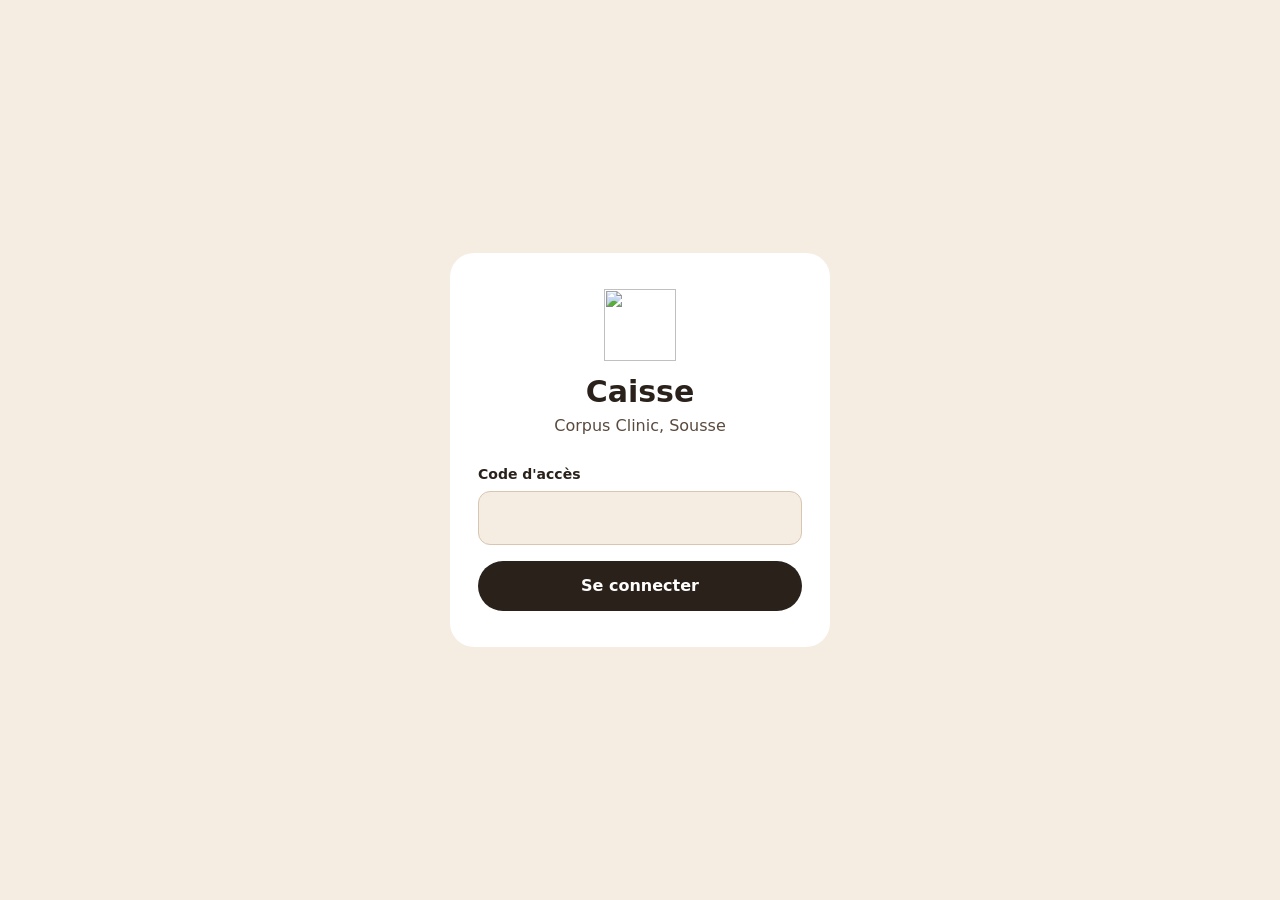
==== index.html @ 22533a64 "Add files via upload" ====
<!DOCTYPE html>
<html lang="fr">
<head>
<meta charset="utf-8">
<meta name="viewport" content="width=device-width, initial-scale=1">
<meta name="robots" content="noindex, nofollow">
<meta http-equiv="Content-Security-Policy" content="default-src 'self'; script-src 'self'; style-src 'self' https://fonts.googleapis.com; font-src https://fonts.gstatic.com; img-src 'self' data:; connect-src https://script.google.com https://script.googleusercontent.com; base-uri 'self'; form-action 'self'; object-src 'none'; upgrade-insecure-requests">
<meta name="referrer" content="no-referrer">
<title>Caisse | Corpus Clinic</title>
<link rel="icon" href="favicon.ico" sizes="32x32">
<link rel="apple-touch-icon" href="apple-touch-icon.png">
<meta name="theme-color" content="#2A211B">
<link rel="manifest" href="manifest.webmanifest">
<meta name="apple-mobile-web-app-capable" content="yes">
<meta name="mobile-web-app-capable" content="yes">
<meta name="apple-mobile-web-app-title" content="Caisse">
<meta name="apple-mobile-web-app-status-bar-style" content="black">
<link rel="preconnect" href="https://fonts.googleapis.com">
<link rel="preconnect" href="https://fonts.gstatic.com" crossorigin>
<link href="https://fonts.googleapis.com/css2?family=Montserrat:wght@400;500;600;700&display=swap" rel="stylesheet">
<link rel="stylesheet" href="style.css">
</head>
<body>

<!-- Connexion -->
<main class="ecran connexion" id="ecran-connexion">
  <form class="carte-connexion" id="form-connexion" novalidate>
    <img class="logo-connexion" src="images/logo-fonce.png" alt="" width="72" height="72">
    <h1>Caisse</h1>
    <p class="doux">Corpus Clinic, Sousse</p>
    <label for="code">Code d'accès</label>
    <input id="code" name="code" type="password" autocomplete="current-password" autocapitalize="none" spellcheck="false" required>
    <button type="submit" class="bouton plein" id="bouton-connexion">Se connecter</button>
    <p class="message" id="message-connexion" role="alert" hidden></p>
    <div class="installer" id="bloc-installer" hidden>
      <button type="button" class="bouton contour" id="installer">Installer l'application</button>
    </div>
    <p class="doux petit installer" id="astuce-ios" hidden>Pour l'installer sur iPhone : touchez le bouton Partager de Safari, puis « Sur l'écran d'accueil ».</p>
  </form>
</main>

<!-- Face ID (direction) -->
<main class="ecran connexion" id="ecran-faceid" hidden>
  <div class="carte-connexion">
    <img class="logo-connexion" src="images/logo-fonce.png" alt="" width="72" height="72">
    <h1 id="faceid-titre">Face ID</h1>
    <p class="doux" id="faceid-texte"></p>
    <button type="button" class="bouton plein" id="bouton-faceid">Déverrouiller avec Face ID</button>
    <p class="message" id="message-faceid" role="alert" hidden></p>
    <button type="button" class="lien" id="faceid-retour">Retour</button>
  </div>
</main>

<!-- Application -->
<div class="ecran app" id="ecran-app" hidden>
  <header class="barre">
    <div class="barre-marque">
      <img src="images/logo-clair.png" alt="" width="36" height="36">
      <span><b>CORPUS</b>CLINIC</span>
      <span class="role" id="role"></span>
    </div>
    <nav class="onglets" id="onglets" aria-label="Sections" hidden>
      <button type="button" class="onglet" data-vue="tableau" aria-pressed="true">Tableau de bord</button>
      <button type="button" class="onglet" data-vue="saisie" aria-pressed="false">Saisir un paiement</button>
    </nav>
    <button type="button" class="lien-barre" id="deconnexion">Se déconnecter</button>
  </header>

  <!-- Saisie (secrétaire, et direction si besoin) -->
  <main class="contenu" id="vue-saisie" hidden>
    <form class="carte" id="form-paiement" novalidate>
      <h2>Nouveau paiement</h2>
      <label class="etiquette" for="montant">Montant</label>
      <div class="champ-montant">
        <input id="montant" name="montant" type="text" inputmode="decimal" autocomplete="off" placeholder="0" required>
        <span>DT</span>
      </div>
      <fieldset>
        <legend class="etiquette">Soin</legend>
        <div class="choix" id="choix-soin"></div>
      </fieldset>
      <fieldset>
        <legend class="etiquette">Mode de paiement</legend>
        <div class="choix" id="choix-mode"></div>
      </fieldset>
      <button type="submit" class="bouton plein grand" id="bouton-enregistrer">Enregistrer le paiement</button>
      <p class="message" id="message-paiement" role="status" hidden></p>
    </form>

    <section class="carte">
      <div class="titre-ligne">
        <h2>Paiements d'aujourd'hui</h2>
        <button type="button" class="lien" id="actualiser-jour">Actualiser</button>
      </div>
      <ul class="liste" id="liste-jour"></ul>
    </section>
  </main>

  <!-- Tableau de bord (direction) -->
  <main class="contenu large" id="vue-tableau" hidden>
    <div class="filtres">
      <div class="segments" role="group" aria-label="Période">
        <button type="button" class="segment" data-periode="jour" aria-pressed="true">Jour</button>
        <button type="button" class="segment" data-periode="mois" aria-pressed="false">Mois</button>
        <button type="button" class="segment" data-periode="annee" aria-pressed="false">Année</button>
      </div>
      <div class="navigation">
        <button type="button" class="fleche" id="precedent" aria-label="Période précédente">‹</button>
        <span class="libelle-periode" id="libelle-periode"></span>
        <button type="button" class="fleche" id="suivant" aria-label="Période suivante">›</button>
        <button type="button" class="lien" id="aujourdhui">Aujourd'hui</button>
      </div>
      <button type="button" class="bouton contour" id="exporter">Télécharger (CSV)</button>
    </div>

    <p class="message" id="message-tableau" role="status" hidden></p>

    <section class="chiffres">
      <div class="chiffre principal">
        <span class="chiffre-libelle">Total encaissé</span>
        <span class="chiffre-valeur" id="total">–</span>
      </div>
      <div class="chiffre">
        <span class="chiffre-libelle">Paiements</span>
        <span class="chiffre-valeur" id="nombre">–</span>
      </div>
      <div class="chiffre">
        <span class="chiffre-libelle">Panier moyen</span>
        <span class="chiffre-valeur" id="moyen">–</span>
      </div>
      <div class="chiffre">
        <span class="chiffre-libelle">Annulés</span>
        <span class="chiffre-valeur" id="annules">–</span>
      </div>
    </section>

    <section class="carte">
      <h2 id="titre-serie">Encaissements</h2>
      <div class="graphique" id="graphique" role="img" aria-label=""></div>
    </section>

    <div class="deux-colonnes">
      <section class="carte">
        <h2>Par mode de paiement</h2>
        <ul class="barres" id="par-mode"></ul>
      </section>
      <section class="carte">
        <h2>Par soin</h2>
        <ul class="barres" id="par-soin"></ul>
      </section>
    </div>

    <section class="carte" id="bloc-mois" hidden>
      <h2>Mois par mois</h2>
      <p class="doux petit aide">Touchez un mois pour voir son détail jour par jour.</p>
      <div class="tableau-defile">
        <table class="tableau">
          <thead><tr><th scope="col">Mois</th><th scope="col" class="nombre">Paiements</th><th scope="col" class="nombre">Total</th><th scope="col" class="nombre">Panier moyen</th><th scope="col" class="nombre">Par rapport au mois d'avant</th><th scope="col" class="nombre">Part de l'année</th><th scope="col" class="nombre">Annulés</th></tr></thead>
          <tbody id="mois-corps"></tbody>
          <tfoot id="mois-pied"></tfoot>
        </table>
      </div>
    </section>

    <section class="carte" id="bloc-croise" hidden>
      <div class="titre-ligne">
        <h2 id="titre-croise">Chaque soin, mois par mois</h2>
        <div class="segments" role="group" aria-label="Analyser par">
          <button type="button" class="segment croise" data-croise="soin" aria-pressed="true">Soins</button>
          <button type="button" class="segment croise" data-croise="mode" aria-pressed="false">Modes de paiement</button>
        </div>
      </div>
      <p class="doux petit aide">Plus la case est foncée, plus le montant est élevé.</p>
      <div class="tableau-defile">
        <table class="tableau croise-table">
          <thead id="croise-tete"></thead>
          <tbody id="croise-corps"></tbody>
        </table>
      </div>
    </section>

    <section class="carte" id="bloc-detail">
      <h2>Détail des paiements</h2>
      <div class="tableau-defile">
        <table class="tableau">
          <thead><tr><th scope="col">Date</th><th scope="col">Soin</th><th scope="col">Mode</th><th scope="col">Saisi par</th><th scope="col" class="nombre">Montant</th><th scope="col"><span class="invisible">Action</span></th></tr></thead>
          <tbody id="detail"></tbody>
        </table>
      </div>
    </section>

    <section class="carte securite" id="bloc-securite" hidden>
      <h2>Face ID</h2>
      <p class="doux" id="texte-securite"></p>
      <button type="button" class="bouton contour" id="ajouter-appareil">Ajouter cet appareil</button>
      <p class="message" id="message-securite" role="status" hidden></p>
    </section>
  </main>
</div>

<div class="infobulle" id="infobulle" role="tooltip" hidden></div>

<!-- Fenêtre d'annulation -->
<div class="voile" id="voile-annulation" hidden>
  <form class="carte fenetre" id="form-annulation" role="dialog" aria-modal="true" aria-labelledby="titre-annulation" novalidate>
    <h2 id="titre-annulation">Annuler ce paiement ?</h2>
    <p id="resume-annulation"></p>
    <label class="etiquette" for="motif">Motif (facultatif)</label>
    <input id="motif" type="text" maxlength="120" placeholder="Ex. erreur de montant">
    <p class="doux petit">Le paiement reste visible, marqué « annulé », et n'est plus compté dans les totaux.</p>
    <div class="actions">
      <button type="button" class="bouton contour" id="garder">Garder</button>
      <button type="submit" class="bouton danger" id="confirmer-annulation">Annuler le paiement</button>
    </div>
  </form>
</div>

<script src="app.js"></script>
</body>
</html>
---- style.css ----
:root {
  --beige: #F5ECE2;
  --sable: #EADBCB;
  --trait: #D9C6B0;
  --encre: #2A211B;
  --doux: #5A4A3E;
  --caramel: #8A5522;
  --clair: #ffdec3;
  --blanc: #FFFFFF;
  --vert: #2F7A4D;
  --rouge: #A3341F;
}
* { box-sizing: border-box; }
html, body { margin: 0; }
body { background: var(--beige); color: var(--encre); font-family: Montserrat, "Segoe UI", system-ui, sans-serif; font-size: 16px; line-height: 1.5; -webkit-font-smoothing: antialiased; }
h1, h2, p { margin: 0; }
button, input { font: inherit; color: inherit; }
button { cursor: pointer; }
:focus-visible { outline: 3px solid var(--caramel); outline-offset: 2px; }
[hidden] { display: none !important; }
.doux { color: var(--doux); }
.petit { font-size: 14px; }
.invisible { position: absolute; width: 1px; height: 1px; overflow: hidden; clip: rect(0 0 0 0); }

/* Boutons */
.bouton { border: 1.5px solid transparent; border-radius: 999px; padding: 12px 22px; font-weight: 600; min-height: 46px; }
.bouton.plein { background: var(--encre); color: var(--blanc); }
.bouton.plein:hover { background: var(--caramel); }
.bouton.contour { background: var(--blanc); border-color: var(--trait); }
.bouton.contour:hover { border-color: var(--encre); }
.bouton.danger { background: var(--rouge); color: var(--blanc); }
.bouton.grand { width: 100%; padding: 16px; font-size: 17px; }
.bouton[disabled] { opacity: .55; cursor: default; }
.lien { background: none; border: 0; padding: 8px 4px; font-weight: 600; text-decoration: underline; text-underline-offset: 4px; min-height: 44px; }

/* Messages */
.message { margin-top: 14px; padding: 12px 14px; border-radius: 12px; font-weight: 500; }
.message.erreur { background: #FBE9E4; color: #8A2E17; }
.message.succes { background: #E6F3EA; color: #1E5C38; }

/* Connexion */
.connexion { min-height: 100vh; display: grid; place-items: center; padding: 24px 16px; }
.carte-connexion { width: 100%; max-width: 380px; background: var(--blanc); border-radius: 24px; padding: 36px 28px; display: flex; flex-direction: column; align-items: stretch; text-align: center; }
.logo-connexion { align-self: center; margin-bottom: 8px; }
.carte-connexion h1 { font-size: 30px; font-weight: 600; }
.carte-connexion .doux { margin-bottom: 26px; }
.carte-connexion label { text-align: left; font-weight: 600; font-size: 14px; margin-bottom: 6px; }
.carte-connexion input { border: 1.5px solid var(--trait); border-radius: 12px; padding: 13px 14px; font-size: 17px; margin-bottom: 16px; background: var(--beige); }
.carte-connexion input:focus { outline: none; border-color: var(--caramel); background: var(--blanc); }

/* Barre du haut */
.barre { background: var(--encre); color: var(--clair); display: flex; flex-wrap: wrap; align-items: center; gap: 10px 20px; padding: 12px clamp(16px, 3vw, 32px); position: sticky; top: 0; z-index: 10; }
.barre-marque { display: flex; align-items: center; gap: 10px; margin-right: auto; }
.barre-marque span b { font-weight: 700; }
.barre-marque > span:not(.role) { font-size: 18px; letter-spacing: .02em; color: var(--blanc); }
.role { background: var(--clair); color: var(--encre); font-size: 13px; font-weight: 600; padding: 4px 10px; border-radius: 999px; }
.onglets { display: flex; gap: 4px; background: rgba(255, 222, 195, .12); padding: 4px; border-radius: 999px; }
.onglet { background: none; border: 0; color: var(--clair); padding: 8px 16px; border-radius: 999px; font-weight: 600; font-size: 14px; min-height: 40px; }
.onglet[aria-pressed="true"] { background: var(--clair); color: var(--encre); }
.lien-barre { background: none; border: 0; color: var(--clair); font-weight: 600; text-decoration: underline; text-underline-offset: 4px; padding: 8px 4px; min-height: 44px; }

/* Contenu */
.contenu { max-width: 640px; margin: 0 auto; padding: 20px 16px 48px; display: flex; flex-direction: column; gap: 16px; }
.contenu.large { max-width: 1180px; }
.carte { background: var(--blanc); border-radius: 20px; padding: clamp(18px, 3vw, 28px); }
.carte h2 { font-size: 19px; font-weight: 600; margin-bottom: 14px; }
.titre-ligne { display: flex; justify-content: space-between; align-items: center; gap: 12px; margin-bottom: 6px; }
.titre-ligne h2 { margin-bottom: 0; }
.etiquette { display: block; font-weight: 600; font-size: 14px; color: var(--doux); margin: 18px 0 8px; padding: 0; }
fieldset { border: 0; margin: 0; padding: 0; min-width: 0; }

/* Saisie */
.champ-montant { display: flex; align-items: center; border: 1.5px solid var(--trait); border-radius: 14px; background: var(--beige); padding: 0 18px; }
.champ-montant:focus-within { border-color: var(--caramel); background: var(--blanc); }
.champ-montant input { flex: 1; min-width: 0; border: 0; background: none; font-size: 38px; font-weight: 600; padding: 12px 0; font-variant-numeric: tabular-nums; }
.champ-montant input:focus { outline: none; }
.champ-montant span { font-size: 22px; font-weight: 600; color: var(--doux); }
.choix { display: flex; flex-wrap: wrap; gap: 8px; }
.choix label { position: relative; }
.choix input { position: absolute; opacity: 0; width: 1px; height: 1px; }
.choix span { display: inline-flex; align-items: center; min-height: 44px; padding: 8px 16px; border: 1.5px solid var(--trait); border-radius: 999px; font-weight: 500; cursor: pointer; background: var(--blanc); }
.choix input:checked + span { background: var(--encre); border-color: var(--encre); color: var(--blanc); }
.choix input:focus-visible + span { outline: 3px solid var(--caramel); outline-offset: 2px; }
#form-paiement .bouton.grand { margin-top: 24px; }

/* Liste du jour */
.liste { list-style: none; margin: 0; padding: 0; }
.liste li { display: grid; grid-template-columns: auto 1fr auto; align-items: center; gap: 4px 14px; padding: 12px 0; border-top: 1px solid var(--sable); }
.liste .heure { color: var(--doux); font-variant-numeric: tabular-nums; font-size: 14px; }
.liste .quoi { min-width: 0; }
.liste .quoi strong { display: block; font-variant-numeric: tabular-nums; }
.liste .quoi span { color: var(--doux); font-size: 14px; }
.liste li.annule .quoi strong { text-decoration: line-through; color: var(--doux); }
.etiquette-annule { font-size: 13px; font-weight: 600; color: var(--rouge); }
.vide { color: var(--doux); padding: 12px 0; }
.bouton-annuler { background: none; border: 1.5px solid var(--trait); border-radius: 999px; padding: 6px 14px; font-weight: 600; font-size: 14px; min-height: 40px; }
.bouton-annuler:hover { border-color: var(--rouge); color: var(--rouge); }

/* Tableau de bord */
.filtres { display: flex; flex-wrap: wrap; align-items: center; gap: 12px 20px; }
.segments { display: inline-flex; background: var(--sable); padding: 4px; border-radius: 999px; }
.segment { background: none; border: 0; padding: 8px 18px; border-radius: 999px; font-weight: 600; min-height: 40px; color: var(--doux); }
.segment[aria-pressed="true"] { background: var(--blanc); color: var(--encre); }
.navigation { display: flex; align-items: center; gap: 6px; margin-right: auto; }
.fleche { width: 44px; height: 44px; border-radius: 50%; border: 1.5px solid var(--trait); background: var(--blanc); font-size: 22px; line-height: 1; }
.fleche:hover { border-color: var(--encre); }
.libelle-periode { font-weight: 600; font-size: 17px; min-width: 150px; text-align: center; }
.chiffres { display: grid; grid-template-columns: 2fr 1fr 1fr 1fr; gap: 12px; }
.chiffre { background: var(--blanc); border-radius: 20px; padding: 18px 20px; display: flex; flex-direction: column; gap: 2px; }
.chiffre.principal { background: var(--encre); color: var(--blanc); }
.chiffre-libelle { font-size: 14px; font-weight: 500; color: var(--doux); }
.chiffre.principal .chiffre-libelle { color: var(--clair); }
.chiffre-valeur { font-size: 26px; font-weight: 600; font-variant-numeric: tabular-nums; }
.chiffre.principal .chiffre-valeur { font-size: clamp(30px, 4vw, 42px); }
@media (max-width: 860px) { .chiffres { grid-template-columns: 1fr 1fr; } .chiffre.principal { grid-column: 1 / -1; } }

/* Graphique en colonnes : une seule série, une seule couleur */
.graphique { position: relative; height: 220px; display: flex; align-items: flex-end; gap: 2px; padding-bottom: 26px; border-bottom: 1px solid var(--trait); }
.graphique .colonne { flex: 1; height: 100%; display: flex; flex-direction: column; justify-content: flex-end; align-items: stretch; position: relative; min-width: 0; cursor: default; }
.graphique .colonne .valeur { background: var(--caramel); border-radius: 4px 4px 0 0; min-height: 0; }
.graphique .colonne:hover .valeur, .graphique .colonne:focus .valeur { background: var(--encre); }
.graphique .colonne .graduation { position: absolute; bottom: -24px; left: 50%; transform: translateX(-50%); font-size: 12px; color: var(--doux); white-space: nowrap; }
.graphique .ligne-max { position: absolute; left: 0; right: 0; border-top: 1px dashed var(--trait); font-size: 12px; color: var(--doux); }
.graphique .ligne-max span { position: absolute; right: 0; top: -18px; background: var(--blanc); padding-left: 6px; }
.graphique-vide { color: var(--doux); align-self: center; margin: auto; }

/* Barres horizontales (répartition) */
.barres { list-style: none; margin: 0; padding: 0; display: flex; flex-direction: column; gap: 12px; }
.barres li { display: grid; grid-template-columns: minmax(110px, 38%) 1fr auto; align-items: center; gap: 10px; font-size: 15px; }
.barres .nom { overflow: hidden; text-overflow: ellipsis; white-space: nowrap; }
.barres .piste { height: 12px; background: var(--beige); border-radius: 4px; overflow: hidden; }
.barres .rempli { height: 100%; background: var(--caramel); border-radius: 0 4px 4px 0; }
.barres .montant { font-weight: 600; font-variant-numeric: tabular-nums; text-align: right; min-width: 96px; }
.deux-colonnes { display: grid; grid-template-columns: 1fr 1fr; gap: 16px; }
@media (max-width: 860px) { .deux-colonnes { grid-template-columns: 1fr; } }

/* Tableau détaillé */
.tableau-defile { overflow-x: auto; }
.tableau { width: 100%; border-collapse: collapse; font-size: 15px; }
.tableau th { text-align: left; font-size: 13px; color: var(--doux); font-weight: 600; padding: 8px 10px; border-bottom: 1px solid var(--trait); white-space: nowrap; }
.tableau td { padding: 10px; border-bottom: 1px solid var(--sable); white-space: nowrap; }
.tableau .nombre { text-align: right; font-variant-numeric: tabular-nums; font-weight: 600; }
.tableau tr.annule td { color: var(--doux); }
.tableau tr.annule .nombre { text-decoration: line-through; }

/* Infobulle du graphique */
.infobulle { position: fixed; z-index: 30; background: var(--encre); color: var(--blanc); padding: 8px 12px; border-radius: 10px; font-size: 14px; pointer-events: none; white-space: nowrap; transform: translate(-50%, -110%); }

/* Fenêtre d'annulation */
.voile { position: fixed; inset: 0; background: rgba(42, 33, 27, .45); display: grid; place-items: center; padding: 16px; z-index: 40; }
.fenetre { width: 100%; max-width: 440px; }
.fenetre input { width: 100%; border: 1.5px solid var(--trait); border-radius: 12px; padding: 12px 14px; font-size: 16px; }
.fenetre input:focus { outline: none; border-color: var(--caramel); }
.fenetre .petit { margin-top: 10px; }
.actions { display: flex; justify-content: flex-end; gap: 10px; margin-top: 20px; flex-wrap: wrap; }

/* Installation et Face ID */
.installer { margin-top: 18px; }
.installer .bouton { width: 100%; }
#ecran-faceid .doux { margin-bottom: 22px; }
#ecran-faceid .lien { margin-top: 10px; align-self: center; }
.securite .bouton { margin-top: 14px; }

/* Analyse mois par mois */
.aide { margin: -6px 0 12px; }
.tableau tfoot td { font-weight: 700; border-top: 1.5px solid var(--trait); border-bottom: 0; }
.lien-mois { background: none; border: 0; padding: 6px 0; font-weight: 600; text-decoration: underline; text-decoration-color: var(--trait); text-underline-offset: 4px; min-height: 40px; text-transform: capitalize; }
.lien-mois:hover { text-decoration-color: var(--encre); }
.tableau tr.futur td { color: #9A8877; font-weight: 400; }
.tableau tr.futur td:first-child { text-transform: capitalize; }
.tableau td.evolution { font-weight: 500; }
.titre-ligne .segments { flex-shrink: 0; }
#bloc-croise .titre-ligne { flex-wrap: wrap; margin-bottom: 14px; }
.croise-table th, .croise-table td { text-align: right; }
.croise-table th:first-child, .croise-table td:first-child { text-align: left; position: sticky; left: 0; background: var(--blanc); z-index: 1; }
.croise-table td.case { font-variant-numeric: tabular-nums; font-size: 14px; border-bottom: 2px solid var(--blanc); border-left: 2px solid var(--blanc); }
.croise-table td.case.zero { color: #B4A493; }
.croise-table tr.total-ligne td { font-weight: 700; border-top: 1.5px solid var(--trait); }

@media (max-width: 600px) {
  .barre { padding: 10px 14px; }
  .onglets { order: 3; width: 100%; }
  .onglet { flex: 1; }
  .barres li { grid-template-columns: 1fr auto; }
  .barres .piste { grid-column: 1 / -1; grid-row: 2; }
  .libelle-periode { min-width: 0; }
}
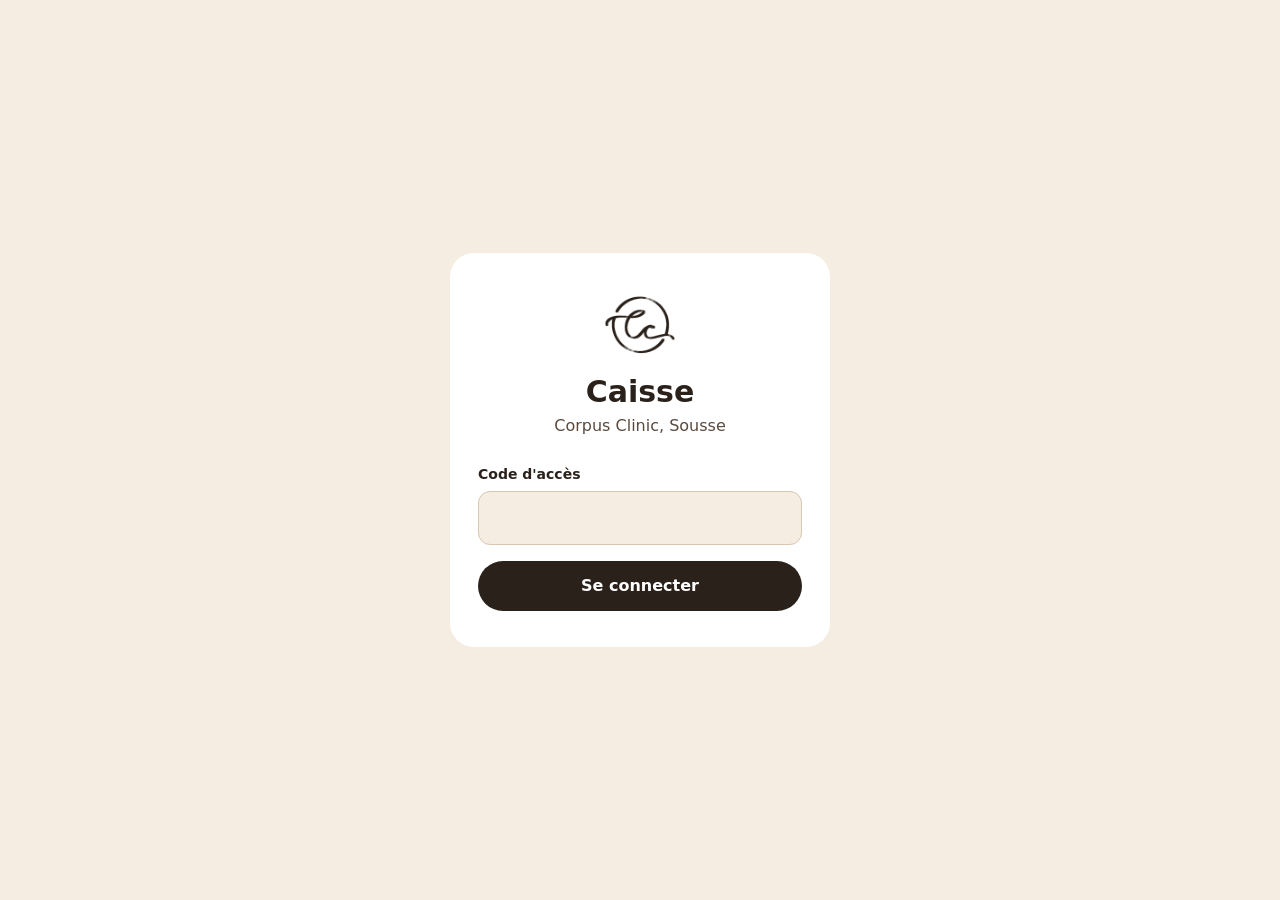
==== commit 3c15bb0d: "Rename index (28).html to index.html" ====
--- a/index.html
+++ b/index.html
@@ -25,7 +25,7 @@
 <!-- Connexion -->
 <main class="ecran connexion" id="ecran-connexion">
   <form class="carte-connexion" id="form-connexion" novalidate>
-    <img class="logo-connexion" src="images/logo-fonce.png" alt="" width="72" height="72">
+    <img class="logo-connexion" src="logo-fonce.png" alt="" width="72" height="72">
     <h1>Caisse</h1>
     <p class="doux">Corpus Clinic, Sousse</p>
     <label for="code">Code d'accès</label>
@@ -42,7 +42,7 @@
 <!-- Face ID (direction) -->
 <main class="ecran connexion" id="ecran-faceid" hidden>
   <div class="carte-connexion">
-    <img class="logo-connexion" src="images/logo-fonce.png" alt="" width="72" height="72">
+    <img class="logo-connexion" src="logo-fonce.png" alt="" width="72" height="72">
     <h1 id="faceid-titre">Face ID</h1>
     <p class="doux" id="faceid-texte"></p>
     <button type="button" class="bouton plein" id="bouton-faceid">Déverrouiller avec Face ID</button>
@@ -55,7 +55,7 @@
 <div class="ecran app" id="ecran-app" hidden>
   <header class="barre">
     <div class="barre-marque">
-      <img src="images/logo-clair.png" alt="" width="36" height="36">
+      <img src="logo-clair.png" alt="" width="36" height="36">
       <span><b>CORPUS</b>CLINIC</span>
       <span class="role" id="role"></span>
     </div>
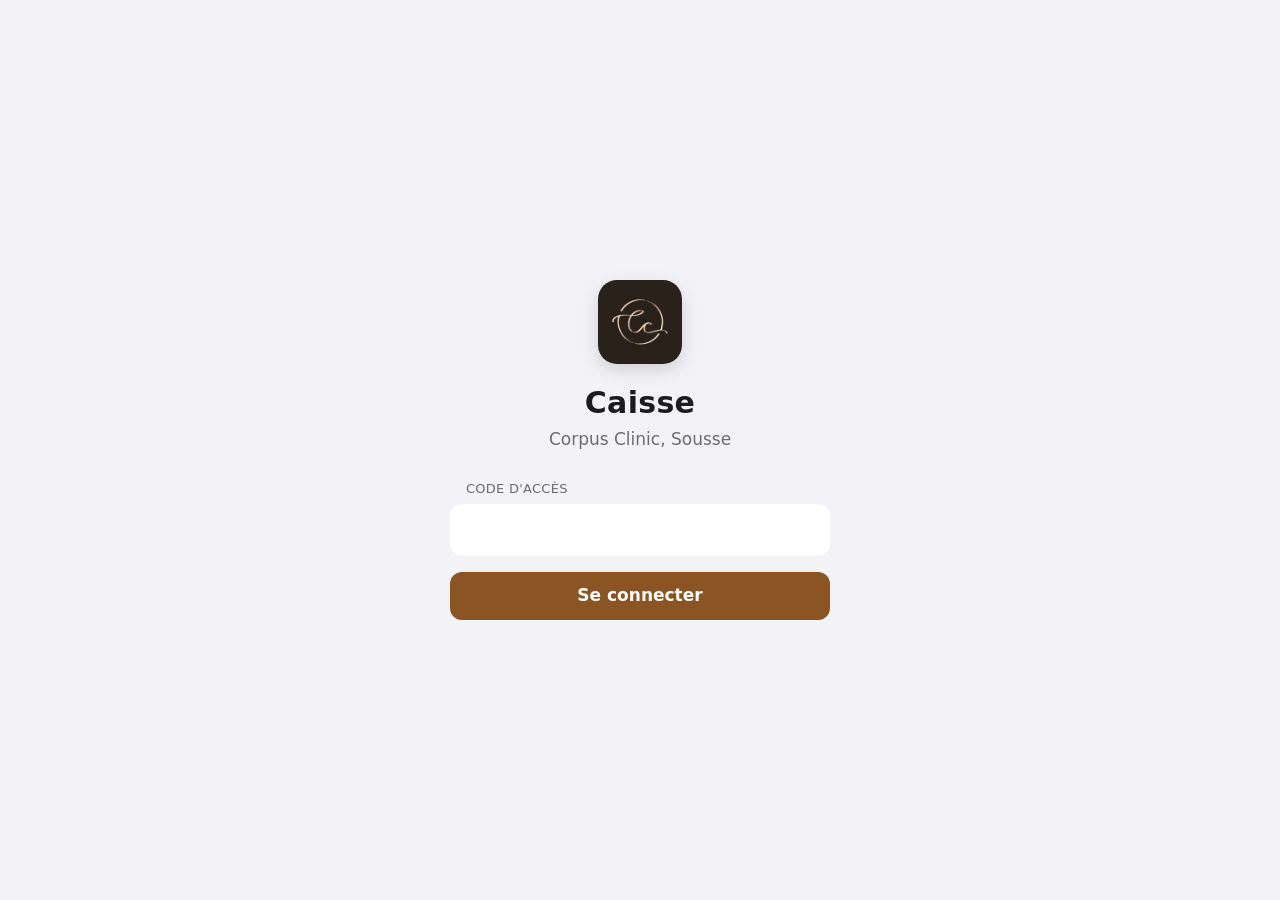
==== commit 06ebd83a: "Add files via upload" ====
--- a/index.html
+++ b/index.html
@@ -9,15 +9,12 @@
 <title>Caisse | Corpus Clinic</title>
 <link rel="icon" href="favicon.ico" sizes="32x32">
 <link rel="apple-touch-icon" href="apple-touch-icon.png">
-<meta name="theme-color" content="#2A211B">
+<meta name="theme-color" content="#F2F2F7">
 <link rel="manifest" href="manifest.webmanifest">
 <meta name="apple-mobile-web-app-capable" content="yes">
 <meta name="mobile-web-app-capable" content="yes">
 <meta name="apple-mobile-web-app-title" content="Caisse">
-<meta name="apple-mobile-web-app-status-bar-style" content="black">
-<link rel="preconnect" href="https://fonts.googleapis.com">
-<link rel="preconnect" href="https://fonts.gstatic.com" crossorigin>
-<link href="https://fonts.googleapis.com/css2?family=Montserrat:wght@400;500;600;700&display=swap" rel="stylesheet">
+<meta name="apple-mobile-web-app-status-bar-style" content="default">
 <link rel="stylesheet" href="style.css">
 </head>
 <body>
@@ -25,7 +22,7 @@
 <!-- Connexion -->
 <main class="ecran connexion" id="ecran-connexion">
   <form class="carte-connexion" id="form-connexion" novalidate>
-    <img class="logo-connexion" src="logo-fonce.png" alt="" width="72" height="72">
+    <img class="app-icone" src="icone-192.png" alt="" width="84" height="84">
     <h1>Caisse</h1>
     <p class="doux">Corpus Clinic, Sousse</p>
     <label for="code">Code d'accès</label>
@@ -42,7 +39,7 @@
 <!-- Face ID (direction) -->
 <main class="ecran connexion" id="ecran-faceid" hidden>
   <div class="carte-connexion">
-    <img class="logo-connexion" src="logo-fonce.png" alt="" width="72" height="72">
+    <svg class="icone-faceid" aria-hidden="true" width="72" height="72" viewBox="0 0 72 72" fill="none" stroke="currentColor" stroke-width="3.5" stroke-linecap="round" stroke-linejoin="round"><path d="M6 22V14a8 8 0 0 1 8-8h8M50 6h8a8 8 0 0 1 8 8v8M66 50v8a8 8 0 0 1-8 8h-8M22 66h-8a8 8 0 0 1-8-8v-8"/><path d="M24 26v5M48 26v5M36 26v13h-3"/><path d="M26 47c5.5 5 14.5 5 20 0"/></svg>
     <h1 id="faceid-titre">Face ID</h1>
     <p class="doux" id="faceid-texte"></p>
     <button type="button" class="bouton plein" id="bouton-faceid">Déverrouiller avec Face ID</button>
@@ -55,41 +52,45 @@
 <div class="ecran app" id="ecran-app" hidden>
   <header class="barre">
     <div class="barre-marque">
-      <img src="logo-clair.png" alt="" width="36" height="36">
+      <img src="logo-fonce.png" alt="" width="32" height="32">
       <span><b>CORPUS</b>CLINIC</span>
       <span class="role" id="role"></span>
     </div>
     <nav class="onglets" id="onglets" aria-label="Sections" hidden>
-      <button type="button" class="onglet" data-vue="tableau" aria-pressed="true">Tableau de bord</button>
-      <button type="button" class="onglet" data-vue="saisie" aria-pressed="false">Saisir un paiement</button>
+      <button type="button" class="onglet" data-vue="grille" aria-pressed="true"><svg aria-hidden="true" width="26" height="26" viewBox="0 0 24 24" fill="none" stroke="currentColor" stroke-width="1.8"><rect x="3" y="4" width="18" height="16" rx="3"/><path d="M3 10h18M3 15h18M9 4v16"/></svg><span>Tableau</span></button>
+      <button type="button" class="onglet" data-vue="tableau" aria-pressed="false"><svg aria-hidden="true" width="26" height="26" viewBox="0 0 24 24" fill="none" stroke="currentColor" stroke-width="1.8" stroke-linecap="round"><path d="M4 20V11M10 20V5M16 20v-6M22 20H2"/></svg><span>Analyse</span></button>
     </nav>
     <button type="button" class="lien-barre" id="deconnexion">Se déconnecter</button>
   </header>
 
-  <!-- Saisie (secrétaire, et direction si besoin) -->
-  <main class="contenu" id="vue-saisie" hidden>
-    <form class="carte" id="form-paiement" novalidate>
-      <h2>Nouveau paiement</h2>
-      <label class="etiquette" for="montant">Montant</label>
-      <div class="champ-montant">
-        <input id="montant" name="montant" type="text" inputmode="decimal" autocomplete="off" placeholder="0" required>
-        <span>DT</span>
-      </div>
-      <fieldset>
-        <legend class="etiquette">Soin</legend>
-        <div class="choix" id="choix-soin"></div>
-      </fieldset>
-      <fieldset>
-        <legend class="etiquette">Mode de paiement</legend>
-        <div class="choix" id="choix-mode"></div>
-      </fieldset>
-      <button type="submit" class="bouton plein grand" id="bouton-enregistrer">Enregistrer le paiement</button>
-      <p class="message" id="message-paiement" role="status" hidden></p>
-    </form>
-
-    <section class="carte">
+  <!-- Tableau de caisse : une ligne par jour, une colonne par soin -->
+  <main class="contenu large" id="vue-grille" hidden>
+    <h1 class="grand-titre">Caisse</h1>
+    <div class="filtres" id="filtres-grille" hidden>
+      <div class="navigation">
+        <button type="button" class="fleche" id="grille-precedent" aria-label="Mois précédent">‹</button>
+        <span class="libelle-periode" id="grille-libelle"></span>
+        <button type="button" class="fleche" id="grille-suivant" aria-label="Mois suivant">›</button>
+      </div>
+      <button type="button" class="lien" id="grille-aujourdhui">Ce mois-ci</button>
+    </div>
+    <p class="sous-titre" id="grille-sous-titre"></p>
+    <p class="message" id="message-grille" role="status" hidden></p>
+    <section class="carte grille-carte" aria-labelledby="grille-titre">
+      <h2 class="invisible" id="grille-titre">Tableau de caisse</h2>
+      <div class="tableau-defile grille-defile">
+        <table class="grille" id="grille">
+          <thead id="grille-tete"></thead>
+          <tbody id="grille-corps"></tbody>
+          <tfoot id="grille-pied"></tfoot>
+        </table>
+      </div>
+    </section>
+    <p class="aide-grille">Touchez une case pour ajouter des séances ou voir le détail.</p>
+
+    <section class="carte" id="bloc-jour" hidden>
       <div class="titre-ligne">
-        <h2>Paiements d'aujourd'hui</h2>
+        <h2>Saisies d'aujourd'hui</h2>
         <button type="button" class="lien" id="actualiser-jour">Actualiser</button>
       </div>
       <ul class="liste" id="liste-jour"></ul>
@@ -98,6 +99,7 @@
 
   <!-- Tableau de bord (direction) -->
   <main class="contenu large" id="vue-tableau" hidden>
+    <h1 class="grand-titre">Analyse</h1>
     <div class="filtres">
       <div class="segments" role="group" aria-label="Période">
         <button type="button" class="segment" data-periode="jour" aria-pressed="true">Jour</button>
@@ -131,6 +133,10 @@
       <div class="chiffre">
         <span class="chiffre-libelle">Annulés</span>
         <span class="chiffre-valeur" id="annules">–</span>
+      </div>
+      <div class="chiffre">
+        <span class="chiffre-libelle" id="libelle-part">Part de la thérapeute</span>
+        <span class="chiffre-valeur" id="part-t">–</span>
       </div>
     </section>
 
@@ -199,6 +205,41 @@
 </div>
 
 <div class="infobulle" id="infobulle" role="tooltip" hidden></div>
+
+<!-- Fenêtre d'une case du tableau -->
+<div class="voile voile-feuille" id="voile-case" hidden>
+  <form class="feuille" id="form-case" role="dialog" aria-modal="true" aria-labelledby="titre-case" novalidate>
+    <div class="feuille-tete">
+      <div>
+        <h2 id="titre-case">Soin</h2>
+        <p class="doux" id="date-case"></p>
+      </div>
+      <button type="button" class="fermer" id="fermer-case" aria-label="Fermer"><svg aria-hidden="true" width="14" height="14" viewBox="0 0 14 14" stroke="currentColor" stroke-width="2.2" stroke-linecap="round"><path d="M2 2l10 10M12 2L2 12"/></svg></button>
+    </div>
+    <ul class="liste liste-case" id="liste-case"></ul>
+    <div class="groupe-ios">
+      <div class="ligne-ios" id="ligne-nombre">
+        <label for="nombre-seances">Séances</label>
+        <div class="stepper">
+          <button type="button" id="moins" aria-label="Une séance de moins">−</button>
+          <input id="nombre-seances" type="text" inputmode="numeric" autocomplete="off" value="1" maxlength="2">
+          <button type="button" id="plus" aria-label="Une séance de plus">+</button>
+        </div>
+      </div>
+      <div class="ligne-ios">
+        <label for="prix" id="label-prix">Prix d'une séance</label>
+        <div class="champ-prix"><input id="prix" type="text" inputmode="decimal" autocomplete="off" placeholder="0"><span>DT</span></div>
+      </div>
+    </div>
+    <fieldset>
+      <legend class="etiquette">Mode de paiement</legend>
+      <div class="choix" id="choix-mode-case"></div>
+    </fieldset>
+    <p class="total-case" id="total-case" aria-live="polite"></p>
+    <button type="submit" class="bouton plein grand" id="bouton-ajouter">Ajouter</button>
+    <p class="message" id="message-case" role="status" hidden></p>
+  </form>
+</div>
 
 <!-- Fenêtre d'annulation -->
 <div class="voile" id="voile-annulation" hidden>
--- a/style.css
+++ b/style.css
@@ -1,187 +1,271 @@
+/* Caisse Corpus Clinic : style iOS, teinte brune de la marque */
 :root {
-  --beige: #F5ECE2;
-  --sable: #EADBCB;
-  --trait: #D9C6B0;
-  --encre: #2A211B;
-  --doux: #5A4A3E;
-  --caramel: #8A5522;
-  --clair: #ffdec3;
-  --blanc: #FFFFFF;
-  --vert: #2F7A4D;
-  --rouge: #A3341F;
+  --fond: #F2F2F7;
+  --carte: #FFFFFF;
+  --texte: #1C1C1E;
+  --second: #6C6C70;
+  --trait: #E0E0E5;
+  --remplissage: rgba(118, 118, 128, .12);
+  --teinte: #8A5522;
+  --teinte-fonce: #6E4219;
+  --teinte-claire: #F6EEE6;
+  --rouge: #D70015;
+  --vert: #1F7A36;
+  --rayon: 14px;
+  --police: -apple-system, BlinkMacSystemFont, "SF Pro Text", "Segoe UI", Roboto, "Helvetica Neue", system-ui, sans-serif;
 }
 * { box-sizing: border-box; }
 html, body { margin: 0; }
-body { background: var(--beige); color: var(--encre); font-family: Montserrat, "Segoe UI", system-ui, sans-serif; font-size: 16px; line-height: 1.5; -webkit-font-smoothing: antialiased; }
+body { background: var(--fond); color: var(--texte); font-family: var(--police); font-size: 17px; line-height: 1.4; -webkit-font-smoothing: antialiased; -webkit-tap-highlight-color: transparent; }
+body.fige { overflow: hidden; }
 h1, h2, p { margin: 0; }
 button, input { font: inherit; color: inherit; }
 button { cursor: pointer; }
-:focus-visible { outline: 3px solid var(--caramel); outline-offset: 2px; }
+:focus-visible { outline: 3px solid var(--teinte); outline-offset: 2px; }
 [hidden] { display: none !important; }
-.doux { color: var(--doux); }
+.doux { color: var(--second); }
 .petit { font-size: 14px; }
 .invisible { position: absolute; width: 1px; height: 1px; overflow: hidden; clip: rect(0 0 0 0); }
 
 /* Boutons */
-.bouton { border: 1.5px solid transparent; border-radius: 999px; padding: 12px 22px; font-weight: 600; min-height: 46px; }
-.bouton.plein { background: var(--encre); color: var(--blanc); }
-.bouton.plein:hover { background: var(--caramel); }
-.bouton.contour { background: var(--blanc); border-color: var(--trait); }
-.bouton.contour:hover { border-color: var(--encre); }
-.bouton.danger { background: var(--rouge); color: var(--blanc); }
-.bouton.grand { width: 100%; padding: 16px; font-size: 17px; }
-.bouton[disabled] { opacity: .55; cursor: default; }
-.lien { background: none; border: 0; padding: 8px 4px; font-weight: 600; text-decoration: underline; text-underline-offset: 4px; min-height: 44px; }
+.bouton { border: 0; border-radius: 12px; padding: 12px 20px; font-weight: 600; min-height: 48px; font-size: 17px; }
+.bouton.plein { background: var(--teinte); color: #FFFFFF; }
+.bouton.plein:hover { background: var(--teinte-fonce); }
+.bouton.contour { background: var(--remplissage); color: var(--teinte); }
+.bouton.contour:hover { background: rgba(118, 118, 128, .2); }
+.bouton.danger { background: var(--rouge); color: #FFFFFF; }
+.bouton.grand { width: 100%; min-height: 52px; font-size: 17px; }
+.bouton[disabled] { opacity: .5; cursor: default; }
+.lien { background: none; border: 0; padding: 8px 4px; color: var(--teinte); font-weight: 500; min-height: 44px; font-size: 17px; }
+.lien:hover { color: var(--teinte-fonce); }
 
 /* Messages */
-.message { margin-top: 14px; padding: 12px 14px; border-radius: 12px; font-weight: 500; }
-.message.erreur { background: #FBE9E4; color: #8A2E17; }
-.message.succes { background: #E6F3EA; color: #1E5C38; }
-
-/* Connexion */
+.message { margin-top: 12px; padding: 12px 14px; border-radius: 12px; font-size: 15px; font-weight: 500; }
+.message.erreur { background: #FDECEC; color: #A1121F; }
+.message.succes { background: #E6F4EA; color: #17602A; }
+
+/* Connexion et Face ID */
 .connexion { min-height: 100vh; display: grid; place-items: center; padding: 24px 16px; }
-.carte-connexion { width: 100%; max-width: 380px; background: var(--blanc); border-radius: 24px; padding: 36px 28px; display: flex; flex-direction: column; align-items: stretch; text-align: center; }
-.logo-connexion { align-self: center; margin-bottom: 8px; }
-.carte-connexion h1 { font-size: 30px; font-weight: 600; }
-.carte-connexion .doux { margin-bottom: 26px; }
-.carte-connexion label { text-align: left; font-weight: 600; font-size: 14px; margin-bottom: 6px; }
-.carte-connexion input { border: 1.5px solid var(--trait); border-radius: 12px; padding: 13px 14px; font-size: 17px; margin-bottom: 16px; background: var(--beige); }
-.carte-connexion input:focus { outline: none; border-color: var(--caramel); background: var(--blanc); }
-
-/* Barre du haut */
-.barre { background: var(--encre); color: var(--clair); display: flex; flex-wrap: wrap; align-items: center; gap: 10px 20px; padding: 12px clamp(16px, 3vw, 32px); position: sticky; top: 0; z-index: 10; }
-.barre-marque { display: flex; align-items: center; gap: 10px; margin-right: auto; }
+.carte-connexion { width: 100%; max-width: 380px; display: flex; flex-direction: column; align-items: stretch; text-align: center; }
+.app-icone { align-self: center; width: 84px; height: 84px; border-radius: 19px; margin-bottom: 18px; box-shadow: 0 6px 18px rgba(0, 0, 0, .14); }
+.icone-faceid { align-self: center; color: var(--teinte); margin-bottom: 18px; }
+.carte-connexion h1 { font-size: 30px; font-weight: 700; letter-spacing: .01em; }
+.carte-connexion .doux { margin: 4px 0 28px; }
+.carte-connexion label { text-align: left; font-size: 13px; color: var(--second); text-transform: uppercase; letter-spacing: .02em; margin: 0 0 6px 16px; }
+.carte-connexion input { border: 0; border-radius: 12px; padding: 14px 16px; font-size: 17px; margin-bottom: 16px; background: var(--carte); }
+.carte-connexion input:focus { outline: 2px solid var(--teinte); outline-offset: 0; }
+.installer { margin-top: 18px; }
+.installer .bouton { width: 100%; }
+#ecran-faceid .doux { margin-bottom: 24px; }
+#ecran-faceid .lien { margin-top: 10px; align-self: center; }
+
+/* Barre du haut (translucide, comme une barre de navigation iOS) */
+.barre { position: sticky; top: 0; z-index: 10; display: flex; flex-wrap: wrap; align-items: center; gap: 8px 18px; padding: 10px clamp(16px, 3vw, 32px); background: rgba(242, 242, 247, .82); -webkit-backdrop-filter: saturate(180%) blur(20px); backdrop-filter: saturate(180%) blur(20px); border-bottom: .5px solid rgba(60, 60, 67, .29); }
+.barre-marque { display: flex; align-items: center; gap: 8px; margin-right: auto; }
+.barre-marque > span:not(.role) { font-size: 16px; letter-spacing: .04em; }
 .barre-marque span b { font-weight: 700; }
-.barre-marque > span:not(.role) { font-size: 18px; letter-spacing: .02em; color: var(--blanc); }
-.role { background: var(--clair); color: var(--encre); font-size: 13px; font-weight: 600; padding: 4px 10px; border-radius: 999px; }
-.onglets { display: flex; gap: 4px; background: rgba(255, 222, 195, .12); padding: 4px; border-radius: 999px; }
-.onglet { background: none; border: 0; color: var(--clair); padding: 8px 16px; border-radius: 999px; font-weight: 600; font-size: 14px; min-height: 40px; }
-.onglet[aria-pressed="true"] { background: var(--clair); color: var(--encre); }
-.lien-barre { background: none; border: 0; color: var(--clair); font-weight: 600; text-decoration: underline; text-underline-offset: 4px; padding: 8px 4px; min-height: 44px; }
+.role { background: var(--teinte-claire); color: var(--teinte-fonce); font-size: 13px; font-weight: 600; padding: 3px 10px; border-radius: 999px; }
+.lien-barre { background: none; border: 0; color: var(--teinte); font-weight: 500; padding: 8px 4px; min-height: 44px; font-size: 16px; }
+
+/* Onglets : contrôle segmenté sur ordinateur, barre d'onglets en bas sur téléphone */
+.onglets { display: flex; background: rgba(118, 118, 128, .12); padding: 2px; border-radius: 9px; }
+.onglet { display: inline-flex; align-items: center; gap: 6px; background: none; border: 0; padding: 6px 18px; border-radius: 7px; font-size: 14px; font-weight: 500; min-height: 34px; color: var(--texte); }
+.onglet svg { width: 18px; height: 18px; }
+.onglet[aria-pressed="true"] { background: #FFFFFF; box-shadow: 0 3px 8px rgba(0, 0, 0, .12), 0 1px 1px rgba(0, 0, 0, .04); font-weight: 600; }
 
 /* Contenu */
-.contenu { max-width: 640px; margin: 0 auto; padding: 20px 16px 48px; display: flex; flex-direction: column; gap: 16px; }
-.contenu.large { max-width: 1180px; }
-.carte { background: var(--blanc); border-radius: 20px; padding: clamp(18px, 3vw, 28px); }
-.carte h2 { font-size: 19px; font-weight: 600; margin-bottom: 14px; }
-.titre-ligne { display: flex; justify-content: space-between; align-items: center; gap: 12px; margin-bottom: 6px; }
+.contenu { max-width: 680px; margin: 0 auto; padding: 8px 16px 48px; display: flex; flex-direction: column; gap: 16px; }
+.contenu.large { max-width: 1280px; }
+.grand-titre { font-size: 34px; font-weight: 700; letter-spacing: .01em; line-height: 1.2; margin: 14px 0 0; }
+.sous-titre { color: var(--second); font-size: 17px; margin-top: -10px; }
+.sous-titre:empty { display: none; }
+.carte { background: var(--carte); border-radius: var(--rayon); padding: 16px 18px; }
+.carte h2 { font-size: 20px; font-weight: 600; margin-bottom: 10px; }
+.titre-ligne { display: flex; justify-content: space-between; align-items: center; gap: 12px; margin-bottom: 4px; }
 .titre-ligne h2 { margin-bottom: 0; }
-.etiquette { display: block; font-weight: 600; font-size: 14px; color: var(--doux); margin: 18px 0 8px; padding: 0; }
+.etiquette { display: block; font-size: 13px; color: var(--second); text-transform: uppercase; letter-spacing: .02em; margin: 18px 0 8px 4px; padding: 0; }
 fieldset { border: 0; margin: 0; padding: 0; min-width: 0; }
 
-/* Saisie */
-.champ-montant { display: flex; align-items: center; border: 1.5px solid var(--trait); border-radius: 14px; background: var(--beige); padding: 0 18px; }
-.champ-montant:focus-within { border-color: var(--caramel); background: var(--blanc); }
-.champ-montant input { flex: 1; min-width: 0; border: 0; background: none; font-size: 38px; font-weight: 600; padding: 12px 0; font-variant-numeric: tabular-nums; }
-.champ-montant input:focus { outline: none; }
-.champ-montant span { font-size: 22px; font-weight: 600; color: var(--doux); }
-.choix { display: flex; flex-wrap: wrap; gap: 8px; }
+/* Choix (mode de paiement) */
+.choix { display: grid; grid-template-columns: repeat(2, minmax(0, 1fr)); gap: 8px; }
 .choix label { position: relative; }
 .choix input { position: absolute; opacity: 0; width: 1px; height: 1px; }
-.choix span { display: inline-flex; align-items: center; min-height: 44px; padding: 8px 16px; border: 1.5px solid var(--trait); border-radius: 999px; font-weight: 500; cursor: pointer; background: var(--blanc); }
-.choix input:checked + span { background: var(--encre); border-color: var(--encre); color: var(--blanc); }
-.choix input:focus-visible + span { outline: 3px solid var(--caramel); outline-offset: 2px; }
-#form-paiement .bouton.grand { margin-top: 24px; }
-
-/* Liste du jour */
+.choix span { display: flex; align-items: center; justify-content: center; min-height: 44px; padding: 8px 12px; border-radius: 10px; background: var(--carte); font-size: 16px; font-weight: 500; cursor: pointer; text-align: center; }
+.choix input:checked + span { background: var(--teinte); color: #FFFFFF; font-weight: 600; }
+.choix input:focus-visible + span { outline: 3px solid var(--teinte); outline-offset: 2px; }
+
+/* Liste (saisies du jour, détail d'une case) */
 .liste { list-style: none; margin: 0; padding: 0; }
-.liste li { display: grid; grid-template-columns: auto 1fr auto; align-items: center; gap: 4px 14px; padding: 12px 0; border-top: 1px solid var(--sable); }
-.liste .heure { color: var(--doux); font-variant-numeric: tabular-nums; font-size: 14px; }
+.liste li { display: grid; grid-template-columns: auto 1fr auto; align-items: center; gap: 2px 12px; padding: 11px 0; border-top: .5px solid var(--trait); }
+.liste li:first-child { border-top: 0; }
+.liste .heure { color: var(--second); font-variant-numeric: tabular-nums; font-size: 15px; }
 .liste .quoi { min-width: 0; }
-.liste .quoi strong { display: block; font-variant-numeric: tabular-nums; }
-.liste .quoi span { color: var(--doux); font-size: 14px; }
-.liste li.annule .quoi strong { text-decoration: line-through; color: var(--doux); }
+.liste .quoi strong { display: block; font-weight: 600; font-variant-numeric: tabular-nums; }
+.liste .quoi span { color: var(--second); font-size: 14px; }
+.liste li.annule .quoi strong { text-decoration: line-through; color: var(--second); }
 .etiquette-annule { font-size: 13px; font-weight: 600; color: var(--rouge); }
-.vide { color: var(--doux); padding: 12px 0; }
-.bouton-annuler { background: none; border: 1.5px solid var(--trait); border-radius: 999px; padding: 6px 14px; font-weight: 600; font-size: 14px; min-height: 40px; }
-.bouton-annuler:hover { border-color: var(--rouge); color: var(--rouge); }
-
-/* Tableau de bord */
-.filtres { display: flex; flex-wrap: wrap; align-items: center; gap: 12px 20px; }
-.segments { display: inline-flex; background: var(--sable); padding: 4px; border-radius: 999px; }
-.segment { background: none; border: 0; padding: 8px 18px; border-radius: 999px; font-weight: 600; min-height: 40px; color: var(--doux); }
-.segment[aria-pressed="true"] { background: var(--blanc); color: var(--encre); }
+.vide { color: var(--second); padding: 12px 0; }
+.bouton-annuler { background: none; border: 0; color: var(--rouge); font-weight: 500; font-size: 15px; padding: 6px 4px; min-height: 40px; }
+
+/* ===== Tableau de caisse ===== */
+.filtres { display: flex; flex-wrap: wrap; align-items: center; gap: 10px 16px; }
 .navigation { display: flex; align-items: center; gap: 6px; margin-right: auto; }
-.fleche { width: 44px; height: 44px; border-radius: 50%; border: 1.5px solid var(--trait); background: var(--blanc); font-size: 22px; line-height: 1; }
-.fleche:hover { border-color: var(--encre); }
+.fleche { width: 40px; height: 40px; border-radius: 50%; border: 0; background: var(--carte); color: var(--teinte); font-size: 24px; line-height: 1; }
+.fleche[disabled] { color: #C7C7CC; cursor: default; }
 .libelle-periode { font-weight: 600; font-size: 17px; min-width: 150px; text-align: center; }
-.chiffres { display: grid; grid-template-columns: 2fr 1fr 1fr 1fr; gap: 12px; }
-.chiffre { background: var(--blanc); border-radius: 20px; padding: 18px 20px; display: flex; flex-direction: column; gap: 2px; }
-.chiffre.principal { background: var(--encre); color: var(--blanc); }
-.chiffre-libelle { font-size: 14px; font-weight: 500; color: var(--doux); }
-.chiffre.principal .chiffre-libelle { color: var(--clair); }
-.chiffre-valeur { font-size: 26px; font-weight: 600; font-variant-numeric: tabular-nums; }
-.chiffre.principal .chiffre-valeur { font-size: clamp(30px, 4vw, 42px); }
-@media (max-width: 860px) { .chiffres { grid-template-columns: 1fr 1fr; } .chiffre.principal { grid-column: 1 / -1; } }
-
-/* Graphique en colonnes : une seule série, une seule couleur */
-.graphique { position: relative; height: 220px; display: flex; align-items: flex-end; gap: 2px; padding-bottom: 26px; border-bottom: 1px solid var(--trait); }
+.grille-carte { padding: 0; overflow: hidden; }
+.grille-defile { max-height: min(72vh, 900px); overflow: auto; -webkit-overflow-scrolling: touch; }
+.grille { border-collapse: separate; border-spacing: 0; font-size: 14px; width: max-content; min-width: 100%; }
+.grille th, .grille td { border-bottom: .5px solid var(--trait); border-right: .5px solid var(--trait); padding: 0; background-clip: padding-box; }
+.grille thead th { position: sticky; z-index: 2; font-weight: 600; white-space: nowrap; text-align: center; }
+.grille .ligne-groupes th { top: 0; height: 32px; font-size: 12px; text-transform: uppercase; letter-spacing: .04em; padding: 0 10px; }
+.grille .ligne-soins th { top: 32px; height: 34px; font-size: 13px; padding: 0 10px; background: #FFFFFF; }
+.grille thead .col-jour, .grille thead .col-total { top: 0; background: #F7F7F9; font-size: 13px; z-index: 4; }
+.grille .col-jour { position: sticky; left: 0; z-index: 1; background: #FFFFFF; min-width: 64px; text-align: left; padding: 6px 10px; }
+.grille thead .col-jour { z-index: 5; }
+.grille tbody .col-jour { display: table-cell; }
+.jour-num { display: block; font-size: 16px; font-weight: 600; font-variant-numeric: tabular-nums; }
+.jour-nom { display: block; font-size: 12px; color: var(--second); font-weight: 400; }
+.grille td { min-width: 88px; vertical-align: top; }
+.grille td.part, .grille td.col-total { text-align: right; padding: 8px 10px; font-variant-numeric: tabular-nums; vertical-align: middle; }
+.grille td.part { color: var(--second); min-width: 72px; }
+.grille .col-total { background: #F7F7F9; font-weight: 700; min-width: 90px; }
+.case { display: flex; flex-direction: column; align-items: flex-end; justify-content: center; gap: 1px; width: 100%; min-height: 54px; padding: 6px 10px; border: 0; background: none; text-align: right; font-variant-numeric: tabular-nums; }
+button.case:hover { background: rgba(138, 85, 34, .07); }
+button.case:focus-visible { outline: 2px solid var(--teinte); outline-offset: -2px; }
+.case-detail { font-size: 12px; color: var(--second); line-height: 1.3; }
+.case-montant { font-size: 15px; font-weight: 600; }
+.case-plus { align-self: center; color: #AEAEB2; font-size: 22px; font-weight: 300; line-height: 1; }
+.case-annule { font-size: 11px; color: var(--rouge); }
+.grille tr.aujourdhui th, .grille tr.aujourdhui td { background-color: #FFF6EC; }
+.grille tr.aujourdhui .jour-num { color: var(--teinte); }
+.grille tr.dimanche .col-jour .jour-num, .grille tr.dimanche .col-jour .jour-nom { color: #AEAEB2; }
+.grille tr.futur td, .grille tr.futur .col-jour { color: #AEAEB2; }
+.grille tfoot th, .grille tfoot td { position: sticky; bottom: 0; z-index: 2; background: #F7F7F9; border-top: 1px solid #C6C6C8; text-align: right; padding: 8px 10px; vertical-align: top; }
+.grille tfoot .col-jour { z-index: 3; text-align: left; font-size: 15px; }
+.grille tfoot td.col-total { vertical-align: top; }
+.pied-montant { display: block; font-weight: 700; font-variant-numeric: tabular-nums; }
+.pied-seances { display: block; font-size: 12px; color: var(--second); font-weight: 400; }
+/* Teintes par groupe, reprises du tableau Google : vert, orange, bleu, gris */
+.grille th.groupe.g0 { background: #DDEFE1; color: #1D4D29; }
+.grille th.groupe.g1 { background: #FBE3C4; color: #6B3D06; }
+.grille th.groupe.g2 { background: #DFE8F7; color: #1E3D6E; }
+.grille th.groupe.g3 { background: #E5E5EA; color: #3A3A3C; }
+.grille th.groupe.g4 { background: #ECE3F5; color: #4A2A6B; }
+.grille .ligne-soins th.g0 { box-shadow: inset 0 -3px 0 #A9D6B3; }
+.grille .ligne-soins th.g1 { box-shadow: inset 0 -3px 0 #F3C182; }
+.grille .ligne-soins th.g2 { box-shadow: inset 0 -3px 0 #A9C1EA; }
+.grille .ligne-soins th.g3 { box-shadow: inset 0 -3px 0 #C7C7CC; }
+.grille .ligne-soins th.g4 { box-shadow: inset 0 -3px 0 #CDB6E4; }
+.aide-grille { font-size: 14px; color: var(--second); margin: -6px 4px 0; }
+
+/* ===== Feuille de saisie (s'ouvre par le bas sur téléphone) ===== */
+.voile { position: fixed; inset: 0; background: rgba(0, 0, 0, .32); display: grid; place-items: center; padding: 16px; z-index: 40; }
+.voile-feuille { padding: 0; place-items: end center; }
+.feuille { width: 100%; max-width: 520px; max-height: 92vh; overflow-y: auto; background: var(--fond); border-radius: 14px 14px 0 0; padding: 18px 16px calc(20px + env(safe-area-inset-bottom)); animation: monte .28s ease-out; }
+@keyframes monte { from { transform: translateY(40px); opacity: .4; } to { transform: none; opacity: 1; } }
+@media (min-width: 700px) { .voile-feuille { padding: 16px; place-items: center; } .feuille { border-radius: 14px; } }
+@media (prefers-reduced-motion: reduce) { .feuille { animation: none; } }
+.feuille-tete { display: flex; justify-content: space-between; align-items: flex-start; gap: 12px; margin-bottom: 14px; }
+.feuille-tete h2 { font-size: 22px; font-weight: 700; }
+.feuille-tete .doux { font-size: 15px; }
+.fermer { width: 32px; height: 32px; border-radius: 50%; border: 0; background: rgba(118, 118, 128, .16); color: var(--second); display: grid; place-items: center; flex-shrink: 0; }
+.liste-case { background: var(--carte); border-radius: 12px; padding: 0 14px; margin-bottom: 16px; }
+.groupe-ios { background: var(--carte); border-radius: 12px; }
+.ligne-ios { display: flex; align-items: center; justify-content: space-between; gap: 12px; min-height: 52px; padding: 6px 14px; }
+.ligne-ios + .ligne-ios { border-top: .5px solid var(--trait); }
+.ligne-ios label { font-size: 17px; }
+.stepper { display: flex; align-items: center; gap: 8px; }
+.stepper button { width: 44px; height: 34px; border: 0; border-radius: 8px; background: rgba(118, 118, 128, .14); color: var(--texte); font-size: 22px; line-height: 1; }
+.stepper input { width: 46px; text-align: center; border: 0; background: none; font-size: 20px; font-weight: 600; font-variant-numeric: tabular-nums; padding: 4px 0; }
+.champ-prix { display: flex; align-items: baseline; gap: 6px; }
+.champ-prix input { width: 130px; text-align: right; border: 0; background: none; font-size: 22px; font-weight: 600; font-variant-numeric: tabular-nums; padding: 6px 0; }
+.champ-prix input:focus, .stepper input:focus { outline: none; }
+.ligne-ios:focus-within { box-shadow: inset 3px 0 0 var(--teinte); }
+.champ-prix span { color: var(--second); font-size: 17px; }
+.total-case { text-align: center; font-size: 15px; color: var(--second); min-height: 21px; margin: 16px 0 10px; font-variant-numeric: tabular-nums; }
+
+/* Fenêtre d'annulation (alerte iOS) */
+.fenetre { width: 100%; max-width: 360px; text-align: center; border-radius: 14px; padding: 20px 16px 16px; }
+.fenetre h2 { font-size: 17px; font-weight: 600; margin-bottom: 6px; }
+.fenetre #resume-annulation { font-size: 14px; color: var(--second); }
+.fenetre .etiquette { text-align: left; }
+.fenetre input { width: 100%; border: 0; border-radius: 10px; padding: 11px 12px; font-size: 16px; background: var(--fond); }
+.fenetre input:focus { outline: 2px solid var(--teinte); }
+.fenetre .petit { margin-top: 10px; color: var(--second); font-size: 13px; }
+.actions { display: grid; grid-template-columns: 1fr 1fr; gap: 10px; margin-top: 18px; }
+.actions .bouton { padding: 10px 12px; font-size: 16px; }
+
+/* ===== Analyse (direction) ===== */
+.segments { display: inline-flex; background: rgba(118, 118, 128, .12); padding: 2px; border-radius: 9px; }
+.segment { background: none; border: 0; padding: 6px 18px; border-radius: 7px; font-weight: 500; font-size: 14px; min-height: 34px; color: var(--texte); }
+.segment[aria-pressed="true"] { background: #FFFFFF; box-shadow: 0 3px 8px rgba(0, 0, 0, .12), 0 1px 1px rgba(0, 0, 0, .04); font-weight: 600; }
+.chiffres { display: grid; grid-template-columns: 2fr repeat(4, 1fr); gap: 12px; }
+.chiffre { background: var(--carte); border-radius: var(--rayon); padding: 14px 16px; display: flex; flex-direction: column; gap: 2px; }
+.chiffre.principal { background: var(--teinte); color: #FFFFFF; }
+.chiffre-libelle { font-size: 13px; color: var(--second); }
+.chiffre.principal .chiffre-libelle { color: #F6E7D8; }
+.chiffre-valeur { font-size: 24px; font-weight: 700; font-variant-numeric: tabular-nums; }
+.chiffre.principal .chiffre-valeur { font-size: clamp(28px, 4vw, 40px); }
+@media (max-width: 960px) { .chiffres { grid-template-columns: 1fr 1fr; } .chiffre.principal { grid-column: 1 / -1; } }
+
+.graphique { position: relative; height: 220px; display: flex; align-items: flex-end; gap: 2px; padding-bottom: 26px; border-bottom: .5px solid #C6C6C8; }
 .graphique .colonne { flex: 1; height: 100%; display: flex; flex-direction: column; justify-content: flex-end; align-items: stretch; position: relative; min-width: 0; cursor: default; }
-.graphique .colonne .valeur { background: var(--caramel); border-radius: 4px 4px 0 0; min-height: 0; }
-.graphique .colonne:hover .valeur, .graphique .colonne:focus .valeur { background: var(--encre); }
-.graphique .colonne .graduation { position: absolute; bottom: -24px; left: 50%; transform: translateX(-50%); font-size: 12px; color: var(--doux); white-space: nowrap; }
-.graphique .ligne-max { position: absolute; left: 0; right: 0; border-top: 1px dashed var(--trait); font-size: 12px; color: var(--doux); }
-.graphique .ligne-max span { position: absolute; right: 0; top: -18px; background: var(--blanc); padding-left: 6px; }
-.graphique-vide { color: var(--doux); align-self: center; margin: auto; }
-
-/* Barres horizontales (répartition) */
+.graphique .colonne .valeur { background: var(--teinte); border-radius: 4px 4px 0 0; min-height: 0; }
+.graphique .colonne:hover .valeur, .graphique .colonne:focus .valeur { background: var(--teinte-fonce); }
+.graphique .colonne .graduation { position: absolute; bottom: -24px; left: 50%; transform: translateX(-50%); font-size: 12px; color: var(--second); white-space: nowrap; }
+.graphique .ligne-max { position: absolute; left: 0; right: 0; border-top: 1px dashed #C6C6C8; font-size: 12px; color: var(--second); }
+.graphique .ligne-max span { position: absolute; right: 0; top: -18px; background: var(--carte); padding-left: 6px; }
+.graphique-vide { color: var(--second); align-self: center; margin: auto; }
+
 .barres { list-style: none; margin: 0; padding: 0; display: flex; flex-direction: column; gap: 12px; }
 .barres li { display: grid; grid-template-columns: minmax(110px, 38%) 1fr auto; align-items: center; gap: 10px; font-size: 15px; }
 .barres .nom { overflow: hidden; text-overflow: ellipsis; white-space: nowrap; }
-.barres .piste { height: 12px; background: var(--beige); border-radius: 4px; overflow: hidden; }
-.barres .rempli { height: 100%; background: var(--caramel); border-radius: 0 4px 4px 0; }
+.barres .piste { height: 10px; background: var(--fond); border-radius: 4px; overflow: hidden; }
+.barres .rempli { height: 100%; background: var(--teinte); border-radius: 0 4px 4px 0; }
 .barres .montant { font-weight: 600; font-variant-numeric: tabular-nums; text-align: right; min-width: 96px; }
 .deux-colonnes { display: grid; grid-template-columns: 1fr 1fr; gap: 16px; }
 @media (max-width: 860px) { .deux-colonnes { grid-template-columns: 1fr; } }
 
-/* Tableau détaillé */
 .tableau-defile { overflow-x: auto; }
 .tableau { width: 100%; border-collapse: collapse; font-size: 15px; }
-.tableau th { text-align: left; font-size: 13px; color: var(--doux); font-weight: 600; padding: 8px 10px; border-bottom: 1px solid var(--trait); white-space: nowrap; }
-.tableau td { padding: 10px; border-bottom: 1px solid var(--sable); white-space: nowrap; }
+.tableau th { text-align: left; font-size: 13px; color: var(--second); font-weight: 500; padding: 8px 10px; border-bottom: .5px solid #C6C6C8; white-space: nowrap; }
+.tableau td { padding: 10px; border-bottom: .5px solid var(--trait); white-space: nowrap; }
 .tableau .nombre { text-align: right; font-variant-numeric: tabular-nums; font-weight: 600; }
-.tableau tr.annule td { color: var(--doux); }
+.tableau tr.annule td { color: var(--second); }
 .tableau tr.annule .nombre { text-decoration: line-through; }
-
-/* Infobulle du graphique */
-.infobulle { position: fixed; z-index: 30; background: var(--encre); color: var(--blanc); padding: 8px 12px; border-radius: 10px; font-size: 14px; pointer-events: none; white-space: nowrap; transform: translate(-50%, -110%); }
-
-/* Fenêtre d'annulation */
-.voile { position: fixed; inset: 0; background: rgba(42, 33, 27, .45); display: grid; place-items: center; padding: 16px; z-index: 40; }
-.fenetre { width: 100%; max-width: 440px; }
-.fenetre input { width: 100%; border: 1.5px solid var(--trait); border-radius: 12px; padding: 12px 14px; font-size: 16px; }
-.fenetre input:focus { outline: none; border-color: var(--caramel); }
-.fenetre .petit { margin-top: 10px; }
-.actions { display: flex; justify-content: flex-end; gap: 10px; margin-top: 20px; flex-wrap: wrap; }
-
-/* Installation et Face ID */
-.installer { margin-top: 18px; }
-.installer .bouton { width: 100%; }
-#ecran-faceid .doux { margin-bottom: 22px; }
-#ecran-faceid .lien { margin-top: 10px; align-self: center; }
-.securite .bouton { margin-top: 14px; }
-
-/* Analyse mois par mois */
-.aide { margin: -6px 0 12px; }
-.tableau tfoot td { font-weight: 700; border-top: 1.5px solid var(--trait); border-bottom: 0; }
-.lien-mois { background: none; border: 0; padding: 6px 0; font-weight: 600; text-decoration: underline; text-decoration-color: var(--trait); text-underline-offset: 4px; min-height: 40px; text-transform: capitalize; }
-.lien-mois:hover { text-decoration-color: var(--encre); }
-.tableau tr.futur td { color: #9A8877; font-weight: 400; }
+.aide { margin: -4px 0 12px; }
+.tableau tfoot td { font-weight: 700; border-top: 1px solid #C6C6C8; border-bottom: 0; }
+.lien-mois { background: none; border: 0; padding: 6px 0; color: var(--teinte); font-weight: 600; min-height: 40px; text-transform: capitalize; }
+.tableau tr.futur td { color: #AEAEB2; font-weight: 400; }
 .tableau tr.futur td:first-child { text-transform: capitalize; }
 .tableau td.evolution { font-weight: 500; }
 .titre-ligne .segments { flex-shrink: 0; }
 #bloc-croise .titre-ligne { flex-wrap: wrap; margin-bottom: 14px; }
 .croise-table th, .croise-table td { text-align: right; }
-.croise-table th:first-child, .croise-table td:first-child { text-align: left; position: sticky; left: 0; background: var(--blanc); z-index: 1; }
-.croise-table td.case { font-variant-numeric: tabular-nums; font-size: 14px; border-bottom: 2px solid var(--blanc); border-left: 2px solid var(--blanc); }
-.croise-table td.case.zero { color: #B4A493; }
-.croise-table tr.total-ligne td { font-weight: 700; border-top: 1.5px solid var(--trait); }
-
-@media (max-width: 600px) {
-  .barre { padding: 10px 14px; }
-  .onglets { order: 3; width: 100%; }
-  .onglet { flex: 1; }
+.croise-table th:first-child, .croise-table td:first-child { text-align: left; position: sticky; left: 0; background: var(--carte); z-index: 1; }
+.croise-table td.case { font-variant-numeric: tabular-nums; font-size: 14px; border-bottom: 2px solid var(--carte); border-left: 2px solid var(--carte); display: table-cell; min-height: 0; padding: 10px; }
+.croise-table td.case.zero { color: #AEAEB2; }
+.croise-table tr.total-ligne td { font-weight: 700; border-top: 1px solid #C6C6C8; }
+.securite .bouton { margin-top: 12px; }
+.infobulle { position: fixed; z-index: 30; background: rgba(28, 28, 30, .94); color: #FFFFFF; padding: 7px 11px; border-radius: 8px; font-size: 14px; pointer-events: none; white-space: nowrap; transform: translate(-50%, -110%); }
+
+/* ===== Téléphone ===== */
+@media (max-width: 700px) {
+  /* Pas de flou ici : il empêcherait la barre d'onglets de se fixer en bas de l'écran. */
+  .barre { padding: 6px 14px; flex-wrap: nowrap; background: rgba(242, 242, 247, .97); -webkit-backdrop-filter: none; backdrop-filter: none; }
+  .barre-marque { min-width: 0; }
+  .barre-marque > span:not(.role) { display: none; }
+  .lien-barre { white-space: nowrap; }
+  .onglets { position: fixed; left: 0; right: 0; bottom: 0; z-index: 20; border-radius: 0; padding: 6px 8px calc(6px + env(safe-area-inset-bottom)); background: rgba(249, 249, 249, .94); -webkit-backdrop-filter: saturate(180%) blur(20px); backdrop-filter: saturate(180%) blur(20px); border-top: .5px solid rgba(60, 60, 67, .29); justify-content: space-around; }
+  .onglet { flex: 1; flex-direction: column; gap: 2px; padding: 4px 0; font-size: 11px; font-weight: 500; color: var(--second); background: none; min-height: 50px; }
+  .onglet svg { width: 26px; height: 26px; }
+  .onglet[aria-pressed="true"] { color: var(--teinte); background: none; box-shadow: none; font-weight: 600; }
+  body:has(#onglets:not([hidden])) .contenu { padding-bottom: calc(96px + env(safe-area-inset-bottom)); }
+  .grand-titre { font-size: 30px; }
+  .libelle-periode { min-width: 0; }
   .barres li { grid-template-columns: 1fr auto; }
   .barres .piste { grid-column: 1 / -1; grid-row: 2; }
-  .libelle-periode { min-width: 0; }
+  .grille-defile { max-height: 64vh; }
+  .grille td { min-width: 80px; }
 }
